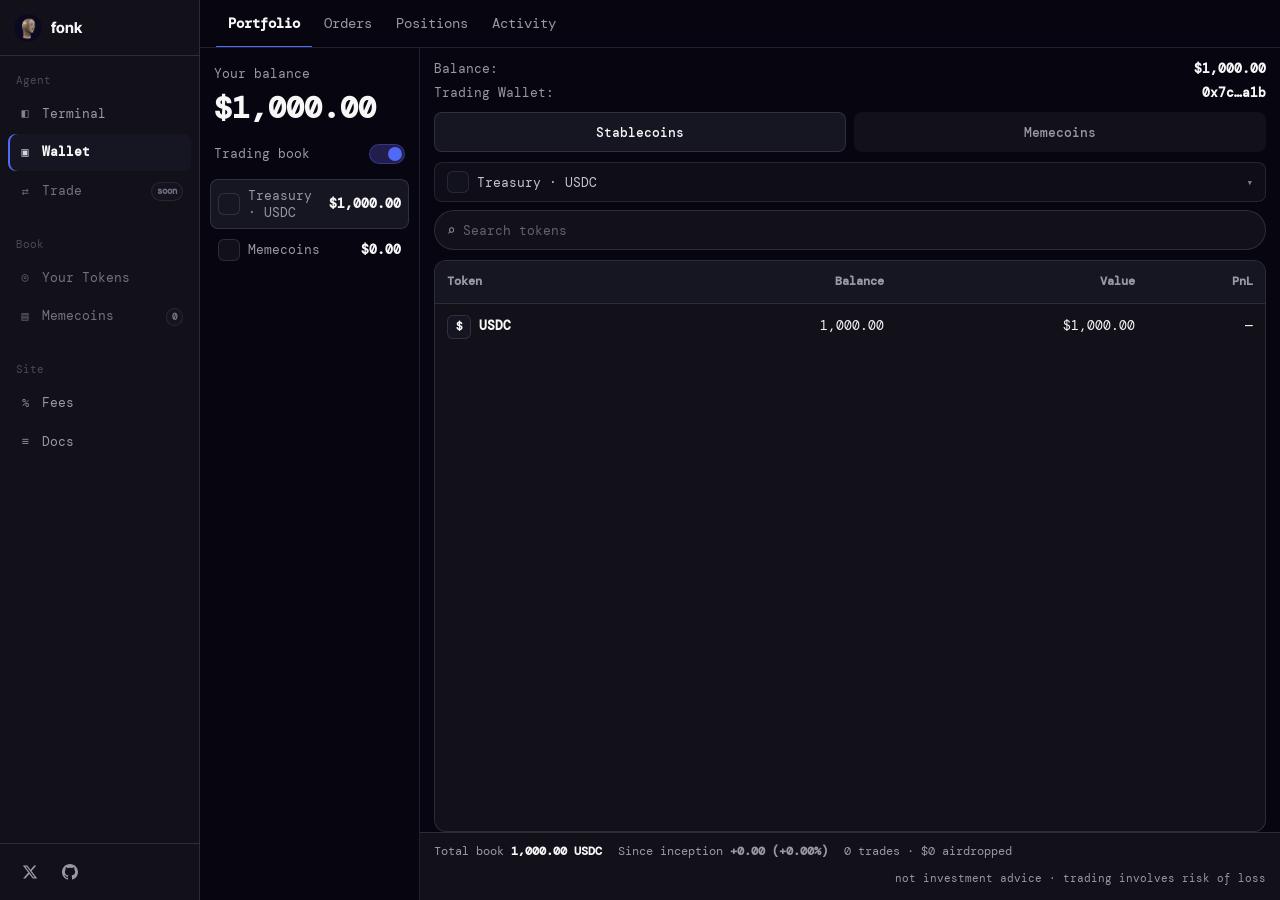
==== index.html @ 02cbf5a6 "Ship fonk memecoin trading agent site. Dark fomo-inspired UI with simulated Solana memecoin book, Me" ====
<!DOCTYPE html>
<html lang="en">
<head>
<meta charset="UTF-8" />
<meta name="viewport" content="width=device-width, initial-scale=1.0" />
<title>fonk — wallet</title>
<meta name="description" content="fonk memecoin trading book · live treasury · 1,000 USDC" />
<link rel="icon" href="assets/fonk-logo.png?v=meme" />
<link rel="stylesheet" href="styles.css?v=fonk5" />
</head>
<body class="wallet-page">
  <div class="bk-app wallet-full" id="wallet">
    <div class="bk-shell">
      <!-- left nav sidebar -->
      <nav class="bk-sidebar" aria-label="App navigation">
        <div class="bk-sidebar-head">
          <a class="bk-brand" href="index.html">
            <img src="assets/fonk-logo.png?v=meme" alt="fonk" />
            <span>fonk</span>
          </a>
        </div>
        <div class="bk-nav-group">
          <div class="bk-nav-label">Agent</div>
          <a class="bk-nav-item" href="terminal.html"><span class="bk-ic">◧</span> Terminal</a>
          <span class="bk-nav-item active"><span class="bk-ic">▣</span> Wallet</span>
          <span class="bk-nav-item muted"><span class="bk-ic">⇄</span> Trade <em class="bk-tag">soon</em></span>
        </div>
        <div class="bk-nav-group">
          <div class="bk-nav-label">Book</div>
          <span class="bk-nav-item muted"><span class="bk-ic">◎</span> Your Tokens</span>
          <span class="bk-nav-item muted"><span class="bk-ic">▤</span> Memecoins <em class="bk-tag warn" id="navEqCount">0</em></span>
        </div>
        <div class="bk-nav-group">
          <div class="bk-nav-label">Site</div>
          <a class="bk-nav-item" href="fees.html"><span class="bk-ic">%</span> Fees</a>
          <a class="bk-nav-item" href="docs.html"><span class="bk-ic">≡</span> Docs</a>
        </div>
        <div class="bk-sidebar-foot">
          <span class="badge-pre bk-hidden" id="phaseBadge" hidden aria-live="polite"></span>
          <div class="bk-social">
            <a class="bk-social-link" href="https://x.com/0xVexei" target="_blank" rel="noopener noreferrer" aria-label="X (Twitter)">
              <svg viewBox="0 0 24 24" width="16" height="16" fill="currentColor" aria-hidden="true"><path d="M18.244 2.25h3.308l-7.227 8.26 8.502 11.24H16.17l-5.214-6.817L4.99 21.75H1.68l7.73-8.835L1.254 2.25H8.08l4.713 6.231zm-1.161 17.52h1.833L7.084 4.126H5.117z"/></svg>
            </a>
            <a class="bk-social-link" href="https://github.com/0xvaxei" target="_blank" rel="noopener noreferrer" aria-label="GitHub">
              <svg viewBox="0 0 24 24" width="16" height="16" fill="currentColor" aria-hidden="true"><path d="M12 0c-6.626 0-12 5.373-12 12 0 5.302 3.438 9.8 8.207 11.387.599.111.793-.261.793-.577v-2.234c-3.338.726-4.033-1.416-4.033-1.416-.546-1.387-1.333-1.756-1.333-1.756-1.089-.745.083-.729.083-.729 1.205.084 1.839 1.237 1.839 1.237 1.07 1.834 2.807 1.304 3.492.997.107-.775.418-1.305.762-1.604-2.665-.305-5.467-1.334-5.467-5.931 0-1.311.469-2.381 1.236-3.221-.124-.303-.535-1.524.117-3.176 0 0 1.008-.322 3.301 1.23.957-.266 1.983-.399 3.003-.404 1.02.005 2.047.138 3.006.404 2.291-1.552 3.297-1.23 3.297-1.23.653 1.653.242 2.874.118 3.176.77.84 1.235 1.911 1.235 3.221 0 4.609-2.807 5.624-5.479 5.921.43.372.823 1.102.823 2.222v3.293c0 .319.192.694.801.576 4.765-1.589 8.199-6.086 8.199-11.386 0-6.627-5.373-12-12-12z"/></svg>
            </a>
          </div>
        </div>
      </nav>

      <!-- main wallet area -->
      <div class="bk-main">
        <div class="bk-top-tabs" role="tablist">
          <button type="button" class="bk-top-tab active" role="tab" data-tab="portfolio" aria-selected="true">Portfolio</button>
          <button type="button" class="bk-top-tab" role="tab" data-tab="orders" aria-selected="false">Orders</button>
          <button type="button" class="bk-top-tab" role="tab" data-tab="positions" aria-selected="false">Positions</button>
          <button type="button" class="bk-top-tab" role="tab" data-tab="activity" aria-selected="false">Activity</button>
        </div>

        <!-- Portfolio -->
        <div class="bk-main-pane active" id="pane-portfolio" role="tabpanel">
          <div class="bk-wallet-body">
            <aside class="bk-aside">
              <div class="bk-aside-balance">
                <p class="bk-lbl">Your balance</p>
                <p class="bk-balance-lg" id="bkBalanceLg">$1,000.00</p>
              </div>

              <div class="bk-mode-row">
                <span class="bk-mode-lbl">Trading book</span>
                <span class="bk-toggle" aria-hidden="true"><i></i></span>
              </div>

              <div class="bk-venues" id="bkVenues">
                <button type="button" class="bk-venue active">
                  <span class="bk-venue-id"><span class="bk-venue-dot usdc"></span> Treasury · USDC</span>
                  <span class="bk-venue-val" id="venueUsdc">$1,000.00</span>
                </button>
                <button type="button" class="bk-venue">
                  <span class="bk-venue-id"><span class="bk-venue-dot eq"></span> Memecoins</span>
                  <span class="bk-venue-val" id="venueEq">$0.00</span>
                </button>
              </div>
            </aside>

            <div class="bk-panel">
              <div class="bk-panel-meta">
                <div class="bk-meta-row">
                  <span class="bk-meta-k">Balance:</span>
                  <span class="bk-meta-v" id="pfUsd">$1,000.00</span>
                </div>
                <div class="bk-meta-row">
                  <span class="bk-meta-k">Trading Wallet:</span>
                  <span class="bk-meta-v mono" id="walletAddr">0x7c…a1b</span>
                </div>
              </div>

              <div class="bk-sub-tabs">
                <button type="button" class="bk-sub-tab active" data-subtab="tokens">Stablecoins</button>
                <button type="button" class="bk-sub-tab" data-subtab="memecoins">Memecoins</button>
              </div>

              <div class="bk-panel-toolbar">
                <button type="button" class="bk-chain-sel" disabled>
                  <span class="bk-venue-dot usdc"></span>
                  <span>Treasury · USDC</span>
                  <span class="bk-chev">▾</span>
                </button>
              </div>

              <div class="bk-tab-pane active" id="pane-tokens">
                <div class="bk-search">
                  <span class="bk-search-ic" aria-hidden="true">⌕</span>
                  <input type="search" placeholder="Search tokens" disabled aria-label="Search tokens" />
                </div>
                <div class="bk-table-wrap">
                  <table class="bk-table">
                    <thead>
                      <tr>
                        <th>Token</th>
                        <th class="num">Balance</th>
                        <th class="num">Value</th>
                        <th class="num">PnL</th>
                      </tr>
                    </thead>
                    <tbody id="holdings"></tbody>
                  </table>
                </div>
              </div>

              <div class="bk-tab-pane" id="pane-memecoins">
                <div class="bk-search">
                  <span class="bk-search-ic" aria-hidden="true">⌕</span>
                  <input type="search" placeholder="Search memecoins" disabled aria-label="Search memecoins" />
                </div>
                <div class="bk-empty" id="eqEmpty">
                  <span class="bk-empty-ic">▤</span>
                  <p>No memecoin positions yet</p>
                  <span class="bk-empty-sub">fonk is warming up · <span id="eqCount">0</span> open</span>
                </div>
                <div class="bk-table-wrap bk-hidden" id="eqTableWrap">
                  <table class="bk-table">
                    <thead>
                      <tr>
                        <th>Token</th>
                        <th class="num">Qty</th>
                        <th class="num">Avg Entry</th>
                        <th class="num">Last</th>
                        <th class="num">Value</th>
                        <th class="num">PnL</th>
                      </tr>
                    </thead>
                    <tbody id="eqHoldings"></tbody>
                  </table>
                </div>
              </div>

              <div class="bk-panel-foot">
                <span class="bk-foot-item">Total book <strong id="pfVal">1,000.00 USDC</strong></span>
                <span class="bk-foot-item">Since inception <strong class="chg" id="pfChg">0.00 (0.00%)</strong></span>
                <span class="bk-foot-item muted"><span id="tradeCount">0</span> trades · $0 airdropped</span>
                <span class="bk-foot-item muted bk-disclaimer">not investment advice · trading involves risk of loss</span>
              </div>
            </div>
          </div>
        </div>

        <!-- Orders -->
        <div class="bk-main-pane" id="pane-orders" role="tabpanel" hidden>
          <div class="bk-explorer">
            <div class="bk-explorer-head">
              <h2 class="bk-explorer-title">Order flow</h2>
              <span class="bk-explorer-meta" id="ordersMeta">0 orders</span>
            </div>
            <div class="bk-explorer-toolbar">
              <div class="bk-search bk-search-sm">
                <span class="bk-search-ic" aria-hidden="true">⌕</span>
                <input type="search" id="ordersFilter" placeholder="Filter orders…" aria-label="Filter orders" />
              </div>
            </div>
            <div class="bk-explorer-body">
              <div class="bk-empty bk-explorer-empty" id="ordersEmpty">
                <span class="bk-empty-ic">◫</span>
                <p>No orders yet</p>
                <span class="bk-empty-sub">fonk is warming up — first trades appear shortly</span>
              </div>
              <div class="bk-table-wrap bk-explorer-table bk-hidden" id="ordersTableWrap">
                <table class="bk-table bk-explorer-grid">
                  <thead>
                    <tr>
                      <th>Time</th>
                      <th>Side</th>
                      <th>Token</th>
                      <th class="num">Qty</th>
                      <th class="num">Price</th>
                      <th class="num">Notional</th>
                      <th>Status</th>
                    </tr>
                  </thead>
                  <tbody id="ordersBody"></tbody>
                </table>
              </div>
            </div>
          </div>
        </div>

        <!-- Positions -->
        <div class="bk-main-pane" id="pane-positions" role="tabpanel" hidden>
          <div class="bk-explorer">
            <div class="bk-explorer-head">
              <h2 class="bk-explorer-title">Open positions</h2>
              <span class="bk-explorer-meta" id="positionsMeta">0 open · $0.00 deployed</span>
            </div>
            <div class="bk-explorer-toolbar">
              <div class="bk-search bk-search-sm">
                <span class="bk-search-ic" aria-hidden="true">⌕</span>
                <input type="search" id="positionsFilter" placeholder="Filter positions…" aria-label="Filter positions" />
              </div>
            </div>
            <div class="bk-explorer-body">
              <div class="bk-empty bk-explorer-empty" id="positionsEmpty">
                <span class="bk-empty-ic">▤</span>
                <p>No open memecoin positions</p>
                <span class="bk-empty-sub">Positions appear here as fonk starts buying</span>
              </div>
              <div class="bk-table-wrap bk-explorer-table bk-hidden" id="positionsTableWrap">
                <table class="bk-table bk-explorer-grid">
                  <thead>
                    <tr>
                      <th>Token</th>
                      <th class="num">Qty</th>
                      <th class="num">Avg Entry</th>
                      <th class="num">Last</th>
                      <th class="num">Unrealized PnL</th>
                      <th class="num">Allocation</th>
                    </tr>
                  </thead>
                  <tbody id="positionsBody"></tbody>
                </table>
              </div>
            </div>
          </div>
        </div>

        <!-- Activity -->
        <div class="bk-main-pane" id="pane-activity" role="tabpanel" hidden>
          <div class="bk-explorer">
            <div class="bk-explorer-head">
              <h2 class="bk-explorer-title">Activity log</h2>
              <span class="bk-explorer-meta" id="activityMeta">0 events</span>
            </div>
            <div class="bk-explorer-toolbar">
              <div class="bk-search bk-search-sm">
                <span class="bk-search-ic" aria-hidden="true">⌕</span>
                <input type="search" id="activityFilter" placeholder="Filter activity…" aria-label="Filter activity" />
              </div>
            </div>
            <div class="bk-explorer-body">
              <div class="bk-empty bk-explorer-empty" id="activityEmpty">
                <span class="bk-empty-ic">≡</span>
                <p>No activity yet</p>
                <span class="bk-empty-sub">Order fills, position changes, and fees will log here</span>
              </div>
              <div class="bk-activity-list bk-hidden" id="activityList"></div>
            </div>
          </div>
        </div>
      </div>
    </div>
  </div>

  <script src="app.js"></script>
</body>
</html>
---- styles.css ----
/* ============================================================
   fonk — fomo-inspired dark trading theme
   Deep navy/purple surfaces, blue accent, neon green/red PnL
   ============================================================ */
@import url('https://fonts.googleapis.com/css2?family=Inter+Tight:wght@500;600;700;800&family=DM+Mono:wght@400;500&display=swap');

:root{
  /* fomo.family palette */
  --bg:#060510;
  --panel:#12111a;
  --panel-2:#161522;
  --inset:#0c0b14;
  --text:#f7f7f7;
  --text-2:#9899a3;
  --muted:#9899a3;
  --muted-dim:#474b52;
  --line:rgba(203,208,235,.14);
  --line-2:rgba(203,208,235,.08);
  --acc:#516af6;
  --acc-soft:#516af629;
  --acc-2:#221d4b;
  --green:#21c95e;
  --green-soft:#21c95e33;
  --red:#ff622e;
  --red-soft:#ff622e33;
  --warn:#ffc74f;

  /* legacy aliases so existing markup keeps resolving */
  --cream:var(--bg);
  --cream-2:var(--panel-2);
  --ink:var(--text);
  --ink-2:var(--text-2);
  --card:var(--panel);
  --purple:var(--acc);
  --lime:var(--green);
  --pink:var(--acc);
  --sky:var(--text-2);
  --yellow:var(--warn);

  --radius:14px;
  --radius-lg:18px;
  --shadow:0 1px 2px rgba(0,0,0,.35),0 8px 24px rgba(0,0,0,.45);
  --shadow-lg:0 1px 2px rgba(0,0,0,.4),0 16px 40px rgba(0,0,0,.55);
  --disp:"Inter Tight",system-ui,sans-serif;
  --body:"DM Mono",ui-monospace,Consolas,monospace;
  --mono:"DM Mono",ui-monospace,Consolas,monospace;
  --wrap:1180px;
}
*{box-sizing:border-box;margin:0;padding:0}
html{scroll-behavior:smooth}
body{
  font-family:var(--body);
  background:var(--bg);
  color:var(--text);
  line-height:1.6;
  -webkit-font-smoothing:antialiased;
  background-image:
    linear-gradient(rgba(203,208,235,.04) 1px,transparent 1px),
    linear-gradient(90deg,rgba(203,208,235,.04) 1px,transparent 1px);
  background-size:38px 38px;
}

/* ---------- wallet-only landing page ---------- */
body.wallet-page{
  height:100vh;
  height:100dvh;
  overflow:hidden;
  display:flex;
  flex-direction:column;
  background:var(--panel);
  background-image:none;
}
.bk-app.wallet-full{
  flex:1;
  min-height:0;
  max-height:none;
  height:100%;
  border:none;
  border-radius:0;
  box-shadow:none;
}
.bk-disclaimer{margin-left:auto;font-size:10.5px!important}
a{color:inherit;text-decoration:none}
img{display:block}
h1,h2,h3,h4,h5{font-family:var(--disp);line-height:1.08;letter-spacing:-.01em;color:var(--text)}
.mono{font-family:var(--mono)}
.g{color:var(--green)}.r{color:var(--red)}
.wrap{max-width:var(--wrap);margin:0 auto;padding:0 24px}

/* ---------- buttons ---------- */
.btn{display:inline-flex;align-items:center;gap:8px;font-family:var(--mono);font-weight:500;font-size:14px;
  padding:11px 18px;border-radius:10px;border:1px solid var(--line);cursor:pointer;transition:.15s;white-space:nowrap;
  background:transparent;color:var(--text)}
.btn:hover{border-color:var(--text-2)}
.btn.primary{background:var(--acc);border-color:var(--acc);color:#fff;font-weight:500}
.btn.primary:hover{background:#6b80f8;border-color:#6b80f8;transform:translateY(-1px)}
.btn.lime{background:transparent;border-color:var(--line);color:var(--text)}
.btn.lime:hover{background:var(--panel-2);border-color:var(--text-2)}
.btn.ghost{background:transparent;border-color:var(--line);color:var(--text)}
.btn.ghost:hover{border-color:var(--text-2)}
.btn.dark{background:var(--panel-2);border-color:var(--line);color:var(--text)}
.btn.dark:hover{border-color:var(--text-2)}
.btn.sm{padding:8px 14px;font-size:13px}
.btn.block{width:100%;justify-content:center}

/* ---------- top ticker ---------- */
.topbar{background:var(--panel);color:var(--text-2);font-family:var(--mono);font-size:12px;overflow:hidden;white-space:nowrap;border-bottom:1px solid var(--line)}
.topbar .track{display:inline-flex;gap:38px;padding:7px 0;animation:ticker 34s linear infinite}
.topbar .track span{display:inline-flex;gap:8px;align-items:center}
.topbar b{color:var(--text)}
@keyframes ticker{to{transform:translateX(-50%)}}

/* ---------- nav ---------- */
.nav{position:sticky;top:0;z-index:50;background:rgba(6,5,16,.88);backdrop-filter:blur(12px);border-bottom:1px solid var(--line)}
.nav-in{display:flex;align-items:center;gap:22px;height:64px;max-width:var(--wrap);margin:0 auto;padding:0 24px}
.brand{display:flex;align-items:center;gap:10px;font-family:var(--disp);font-weight:800;font-size:21px;color:var(--text)}
.brand img{width:34px;height:34px;object-fit:cover;border-radius:50%;background:var(--acc-2)}
.brand .beta{font-family:var(--mono);font-size:10px;font-weight:400;background:var(--panel-2);color:var(--text-2);border:1px solid var(--line);padding:2px 6px;border-radius:6px;letter-spacing:0}
.nav-links{display:flex;gap:4px;margin-left:14px}
.nav-links a{font-family:var(--mono);font-weight:400;font-size:14px;color:var(--text-2);padding:7px 12px;border-radius:8px}
.nav-links a:hover,.nav-links a.active{background:var(--panel-2);color:var(--text)}
.nav-links a.active{color:var(--text);font-weight:600}
.nav-actions{display:flex;gap:10px;margin-left:auto;align-items:center}

/* ---------- window chrome helper ---------- */
.dot3{width:11px;height:11px;border-radius:50%}
.dot3.r{background:#ff5f57}.dot3.y{background:#febc2e}.dot3.g{background:#28c840}

/* ---------- hero ---------- */
.hero{position:relative;overflow:hidden}
.hero-in{max-width:var(--wrap);margin:0 auto;padding:60px 24px 40px;display:grid;grid-template-columns:1fr 1.05fr;gap:44px;align-items:center}
.hero-in-bk{grid-template-columns:minmax(280px,.85fr) minmax(0,1.35fr);align-items:start}
.eyebrow{display:inline-flex;align-items:center;gap:8px;font-family:var(--mono);font-size:12px;color:var(--text-2);
  background:var(--panel);border:1px solid var(--line);padding:6px 12px;border-radius:999px;margin-bottom:20px}
.eyebrow .dot{width:7px;height:7px;border-radius:50%;background:var(--acc);box-shadow:0 0 0 3px rgba(81,106,246,.2);animation:blip 1.6s infinite}
@keyframes blip{50%{opacity:.4}}
.hero h1{font-size:clamp(38px,5.4vw,64px);font-weight:800}
.hero h1 .u{color:var(--text);text-decoration:underline;text-decoration-thickness:2px;text-underline-offset:4px}
.hero .lead{font-size:17px;color:var(--text-2);max-width:520px;margin:20px 0 28px;font-family:var(--mono)}
.hero .lead strong{color:var(--text);font-weight:500}
.hero-cta{display:flex;gap:12px;flex-wrap:wrap}
.hero-badges{display:flex;gap:26px;margin-top:30px;flex-wrap:wrap}
.hero-badges div{font-size:12.5px;color:var(--muted);font-family:var(--mono)}
.hero-badges b{font-family:var(--mono);display:block;font-size:19px;color:var(--text);font-weight:500}
.hero-glow{position:absolute;width:520px;height:520px;border-radius:50%;filter:blur(90px);opacity:.08;z-index:-1}
.hero-glow.p{background:#d4d4d4;top:-180px;right:16%}
.hero-glow.l{background:#e5e5e5;bottom:-220px;left:-80px}

/* ---------- terminal / trading dashboard panel ---------- */
.terminal{background:var(--inset);border:1px solid var(--line);border-radius:var(--radius-lg);box-shadow:var(--shadow-lg);overflow:hidden;color:var(--text);position:relative}
.term-bar{display:flex;align-items:center;gap:8px;padding:12px 16px;background:var(--panel);border-bottom:1px solid var(--line)}
.term-title{font-family:var(--mono);font-size:12px;color:var(--muted);margin-left:8px}
.term-body{padding:18px}
.pf{display:flex;justify-content:space-between;align-items:flex-end;flex-wrap:wrap;gap:12px}
.pf .label{font-family:var(--mono);font-size:11px;color:var(--muted);text-transform:uppercase;letter-spacing:.08em}
.pf .val{font-family:var(--mono);font-size:32px;font-weight:500;line-height:1}
.pf .chg{font-family:var(--mono);font-size:14px;color:var(--muted)}
.pf .chg.g{color:var(--green)}.pf .chg.r{color:var(--red)}
.spark{margin:16px 0;height:96px;width:100%}
.spark svg{width:100%;height:100%;overflow:visible}
.term-grid{display:grid;grid-template-columns:1fr 1fr;gap:14px;margin-top:4px}
.tpanel{background:var(--panel);border:1px solid var(--line);border-radius:12px;padding:12px}
.tpanel h5{font-family:var(--mono);font-size:10.5px;color:var(--muted);text-transform:uppercase;letter-spacing:.08em;margin-bottom:10px;font-weight:400}
.poslist{list-style:none;font-family:var(--mono);font-size:12.5px}
.poslist li{display:flex;justify-content:space-between;padding:5px 0;border-bottom:1px solid var(--line-2)}
.poslist li:last-child{border:none}
.poslist .tk{color:var(--text)}.poslist .px{color:var(--muted)}
.poslist .empty{color:var(--muted);padding:8px 0;border:none}
.feed{font-family:var(--mono);font-size:11.5px;height:118px;overflow:hidden;line-height:1.85}
.feed .l{opacity:0;animation:fin .3s forwards}
.feed .t{color:var(--muted)}.feed .buy{color:var(--green)}.feed .sell{color:var(--red)}.feed .info{color:var(--text-2)}.feed .drop{color:var(--muted)}
@keyframes fin{to{opacity:1}}

/* ---------- Bankr-style wallet terminal (landing hero) ---------- */
.hero-copy{align-self:center}
.badge-pre{font-family:var(--mono);font-size:10.5px;letter-spacing:.06em;color:var(--text-2);background:var(--panel-2);border:1px solid var(--line);padding:3px 8px;border-radius:999px}
.badge-pre.live{color:var(--green);background:var(--green-soft);border-color:rgba(33,201,94,.35)}

.bk-app{background:var(--bg);border:1px solid var(--line);border-radius:16px;box-shadow:var(--shadow-lg);overflow:hidden;min-height:min(72vh,560px);max-height:620px;display:flex;flex-direction:column}
.bk-app:not(.wallet-full){min-height:min(72vh,560px);max-height:620px}
.bk-shell{display:flex;flex:1;min-height:0}

/* sidebar */
.bk-sidebar{width:200px;flex-shrink:0;background:var(--panel);border-right:1px solid var(--line);display:flex;flex-direction:column;min-height:0}
.bk-sidebar-head{display:flex;align-items:center;height:56px;padding:0 14px;border-bottom:1px solid var(--line);flex-shrink:0}
.bk-brand{display:flex;align-items:center;gap:9px;font-family:var(--disp);font-weight:700;font-size:15px;color:var(--text)}
.bk-brand img{width:28px;height:28px;object-fit:cover;border-radius:50%;background:var(--acc-2)}
.bk-nav-group{padding:10px 8px;display:flex;flex-direction:column;gap:2px}
.bk-nav-label{font-family:var(--mono);font-size:11px;color:var(--muted-dim);padding:6px 8px 4px;text-transform:capitalize}
.bk-nav-item{display:flex;align-items:center;gap:8px;padding:8px;border-radius:8px;font-family:var(--mono);font-size:13px;color:var(--text-2);cursor:default;transition:.12s}
a.bk-nav-item{cursor:pointer}
a.bk-nav-item:hover{background:var(--panel-2);color:var(--text)}
.bk-nav-item.active{background:var(--panel-2);color:var(--text);font-weight:600;box-shadow:inset 2px 0 0 var(--acc)}
.bk-nav-item.muted{opacity:.72}
.bk-ic{width:18px;text-align:center;font-size:12px;flex-shrink:0;opacity:.85}
.bk-tag{font-style:normal;font-size:9px;font-weight:600;padding:1px 5px;border-radius:999px;background:var(--panel-2);color:var(--muted);border:1px solid var(--line);margin-left:auto}
.bk-tag.warn{background:var(--panel-2);color:var(--muted);border-color:var(--line)}
.bk-sidebar-foot{margin-top:auto;padding:12px 14px;border-top:1px solid var(--line);display:flex;flex-direction:column;gap:8px}
.bk-social{display:flex;align-items:center;gap:8px}
.bk-social-link{display:flex;align-items:center;justify-content:center;width:32px;height:32px;border-radius:8px;color:var(--muted);border:1px solid transparent;transition:color .15s,background .15s,border-color .15s}
.bk-social-link:hover{color:var(--text);background:var(--panel-2);border-color:var(--line)}
.bk-social-link svg{width:16px;height:16px;display:block}
.nav-social{display:flex;align-items:center;gap:4px;margin-right:6px}
.nav-social a{display:flex;align-items:center;justify-content:center;width:34px;height:34px;border-radius:8px;color:var(--muted);transition:color .15s,background .15s}
.nav-social a:hover{color:var(--text);background:var(--panel-2)}
.nav-social svg{width:17px;height:17px;display:block}

/* main wallet column */
.bk-main{flex:1;display:flex;flex-direction:column;min-width:0;min-height:0;background:var(--bg)}
.bk-top-tabs{display:flex;gap:0;border-bottom:1px solid var(--line);padding:0 16px;flex-shrink:0;overflow-x:auto}
.bk-top-tab{font-family:var(--mono);font-size:14px;color:var(--muted);padding:14px 12px;border-bottom:2px solid transparent;margin-bottom:-1px;white-space:nowrap;cursor:pointer;background:none;border-top:none;border-left:none;border-right:none;transition:color .15s,border-color .15s}
.bk-top-tab:hover{color:var(--text-2)}
.bk-top-tab.active{color:var(--text);border-bottom-color:var(--acc);font-weight:600}

.bk-main-pane{display:none;flex:1;flex-direction:column;min-height:0;overflow:hidden;animation:bkFadeIn .2s ease}
.bk-main-pane.active{display:flex}
@keyframes bkFadeIn{from{opacity:0;transform:translateY(4px)}to{opacity:1;transform:none}}
.bk-hidden{display:none!important}

.bk-wallet-body{display:flex;flex:1;min-height:0;overflow:hidden}

/* left balance aside (Bankr 356px panel) */
.bk-aside{width:min(38%,220px);flex-shrink:0;border-right:1px solid var(--line);display:flex;flex-direction:column;overflow-y:auto;background:var(--bg)}
.bk-aside-balance{padding:16px 14px 10px}
.bk-lbl{font-family:var(--mono);font-size:13px;color:var(--muted);font-weight:400}
.bk-balance-lg{font-family:var(--mono);font-size:clamp(24px,3vw,30px);font-weight:600;line-height:1.1;color:var(--text);margin-top:6px}
.bk-mode-row{display:flex;align-items:center;justify-content:space-between;padding:10px 14px;gap:8px}
.bk-mode-lbl{font-family:var(--mono);font-size:13px;color:var(--text-2)}
.bk-toggle{width:36px;height:20px;border-radius:999px;background:var(--acc-2);border:1px solid rgba(81,106,246,.35);padding:2px;flex-shrink:0}
.bk-toggle i{display:block;width:14px;height:14px;border-radius:50%;background:var(--acc);box-shadow:none;margin-left:auto}

.bk-venues{padding:4px 10px 8px;display:flex;flex-direction:column;gap:2px}
.bk-venue{display:flex;align-items:center;justify-content:space-between;gap:8px;width:100%;padding:8px;border-radius:8px;border:none;background:transparent;color:inherit;font-family:var(--mono);font-size:13px;text-align:left;cursor:default}
.bk-venue:hover{background:var(--panel-2)}
.bk-venue.active{background:var(--panel-2);box-shadow:inset 0 0 0 1px var(--line)}
.bk-venue-id{display:flex;align-items:center;gap:8px;color:var(--text-2);min-width:0}
.bk-venue-val{font-weight:600;color:var(--text);white-space:nowrap}
.bk-venue-val.muted{font-weight:500;color:var(--muted);font-size:12px}
.bk-venue-dot{width:22px;height:22px;border-radius:6px;flex-shrink:0;display:grid;place-items:center;font-size:10px;font-weight:700}
.bk-venue-dot.usdc{background:var(--panel-2);border:1px solid var(--line);color:var(--text)}
.bk-venue-dot.eq{background:var(--panel);border:1px solid var(--line);color:var(--muted)}

.bk-actions{padding:10px 14px 14px;margin-top:auto;display:flex;flex-direction:column;gap:8px}
.bk-act{display:flex;align-items:center;justify-content:center;gap:6px;height:40px;border-radius:8px;border:1px solid var(--line);background:var(--panel);color:var(--text);font-family:var(--mono);font-size:13px;font-weight:500;cursor:not-allowed;opacity:.55}
.bk-act.primary{background:var(--acc);border-color:var(--acc);color:#fff;opacity:.45}
.bk-act-row{display:flex;gap:8px}
.bk-act-row .bk-act{flex:1}

/* right token panel */
.bk-panel{flex:1;display:flex;flex-direction:column;min-width:0;min-height:0;overflow:hidden}
.bk-panel-meta{padding:12px 14px 0;display:flex;flex-direction:column;gap:6px;flex-shrink:0}
.bk-meta-row{display:flex;align-items:center;justify-content:space-between;gap:10px;font-family:var(--mono);font-size:13px;line-height:1.4}
.bk-meta-k{color:var(--muted);font-weight:400}
.bk-meta-v{color:var(--text);font-weight:600}

.bk-sub-tabs{display:flex;gap:8px;padding:10px 14px 0;flex-shrink:0}
.bk-sub-tab{flex:1;height:40px;border-radius:8px;border:none;background:var(--panel);color:var(--text-2);font-family:var(--mono);font-size:13px;font-weight:500;cursor:pointer;transition:.12s}
.bk-sub-tab:hover{background:var(--panel-2);color:var(--text)}
.bk-sub-tab.active{background:var(--panel-2);color:var(--text);box-shadow:inset 0 0 0 1px var(--line)}

.bk-panel-toolbar{padding:10px 14px 0;flex-shrink:0}
.bk-chain-sel{display:flex;align-items:center;gap:8px;width:100%;height:40px;padding:0 12px;border-radius:8px;border:1px solid var(--line);background:var(--panel);color:var(--text);font-family:var(--mono);font-size:13px;cursor:not-allowed;opacity:.8}
.bk-chev{margin-left:auto;color:var(--muted);font-size:11px}

.bk-tab-pane{display:none;flex:1;flex-direction:column;min-height:0;overflow:hidden;padding-top:8px}
.bk-tab-pane.active{display:flex}

.bk-search{margin:0 14px;display:flex;align-items:center;gap:8px;height:40px;padding:0 12px;border-radius:999px;border:1px solid var(--line);background:var(--panel);flex-shrink:0}
.bk-search-ic{color:var(--muted);font-size:14px}
.bk-search input{flex:1;border:none;background:transparent;outline:none;color:var(--text);font-family:var(--mono);font-size:13px}
.bk-search input::placeholder{color:var(--muted)}
.bk-search input:disabled{opacity:.6;cursor:not-allowed}

.bk-table-wrap{margin:10px 14px 0;border:1px solid var(--line);border-radius:12px;overflow:auto;flex:1;min-height:0;background:var(--panel)}
.bk-table{width:100%;min-width:480px;border-collapse:collapse;font-family:var(--mono);font-size:13px}
.bk-table thead{background:var(--panel-2)}
.bk-table th{padding:11px 12px;font-size:12px;font-weight:600;color:var(--text-2);text-align:left;border-bottom:1px solid var(--line)}
.bk-table th.num{text-align:right}
.bk-table td{padding:11px 12px;border-top:1px solid var(--line-2);vertical-align:middle;color:var(--text)}
.bk-table td.num{text-align:right;font-variant-numeric:tabular-nums}
.bk-table tbody tr{transition:background .12s}
.bk-table tbody tr:hover{background:var(--panel-2)}
.bk-tok{display:flex;align-items:center;gap:8px;min-width:0}
.bk-tok-ic{width:24px;height:24px;border-radius:6px;display:grid;place-items:center;font-size:11px;font-weight:700;background:var(--panel-2);border:1px solid var(--line);color:var(--text);flex-shrink:0}
.bk-tok-sym{font-weight:600;color:var(--text)}
.bk-tok-pnl{color:var(--muted)}
.bk-tok-act{display:inline-flex;align-items:center;gap:4px;padding:4px 8px;border-radius:6px;border:none;background:transparent;color:var(--muted);font-family:var(--mono);font-size:11px;cursor:not-allowed;opacity:.55}

.bk-empty{flex:1;display:flex;flex-direction:column;align-items:center;justify-content:center;gap:8px;padding:32px 20px;margin:10px 14px;border:1px dashed var(--line);border-radius:12px;text-align:center}
.bk-empty-ic{font-size:22px;color:var(--line)}
.bk-empty p{font-family:var(--mono);font-size:14px;color:var(--text-2);margin:0}
.bk-empty-sub{font-family:var(--mono);font-size:12px;color:var(--muted)}

.bk-panel-foot{display:flex;flex-wrap:wrap;gap:10px 16px;padding:10px 14px 12px;border-top:1px solid var(--line);flex-shrink:0;background:var(--panel)}
.bk-foot-item{font-family:var(--mono);font-size:11.5px;color:var(--text-2)}
.bk-foot-item strong{color:var(--text);font-weight:600}
.bk-foot-item.muted{color:var(--muted)}
.bk-foot-item .chg{color:var(--text-2)}
.bk-foot-item .chg.g{color:var(--green)}.bk-foot-item .chg.r{color:var(--red)}

/* explorer panels (Orders · Positions · Activity) */
.bk-explorer{flex:1;display:flex;flex-direction:column;min-height:0;overflow:hidden;padding:0 16px 12px}
.bk-explorer-head{display:flex;align-items:baseline;justify-content:space-between;gap:12px;padding:14px 2px 8px;flex-shrink:0}
.bk-explorer-title{font-family:var(--mono);font-size:15px;font-weight:600;color:var(--text)}
.bk-explorer-meta{font-family:var(--mono);font-size:12px;color:var(--muted)}
.bk-explorer-toolbar{padding:0 0 8px;flex-shrink:0}
.bk-search-sm{max-width:280px;margin:0}
.bk-explorer-body{flex:1;min-height:0;display:flex;flex-direction:column;overflow:hidden}
.bk-explorer-empty{margin:0;flex:1;border-style:dashed}
.bk-explorer-table{margin:0;flex:1}
.bk-explorer-grid{min-width:640px}
.bk-side-buy{color:var(--green);font-weight:600}
.bk-side-sell{color:var(--red);font-weight:600}
.bk-status{font-size:12px;padding:2px 7px;border-radius:999px;background:var(--panel-2);border:1px solid var(--line);color:var(--text-2)}
.bk-status.filled{color:var(--green);background:var(--green-soft);border-color:rgba(33,201,94,.35)}
.bk-status.partial{color:var(--warn);background:var(--panel-2)}
.bk-table tbody tr.bk-row-new{animation:bkRowIn .35s ease}
@keyframes bkRowIn{from{opacity:0;background:var(--panel-2)}to{opacity:1;background:transparent}}
.bk-activity-list{flex:1;overflow-y:auto;border:1px solid var(--line);border-radius:12px;background:var(--panel);font-family:var(--mono);font-size:13px}
.bk-act-row-item{display:grid;grid-template-columns:72px 88px 1fr;gap:10px;padding:10px 14px;border-bottom:1px solid var(--line-2);align-items:start}
.bk-act-row-item:last-child{border-bottom:none}
.bk-act-row-item.bk-row-new{animation:bkRowIn .35s ease}
.bk-act-time{color:var(--muted);font-size:12px;font-variant-numeric:tabular-nums}
.bk-act-type{font-size:11px;font-weight:600;text-transform:uppercase;letter-spacing:.04em;padding-top:1px}
.bk-act-type.buy{color:var(--green)}.bk-act-type.sell{color:var(--red)}.bk-act-type.info{color:var(--muted)}.bk-act-type.fee{color:var(--warn)}
.bk-act-msg{color:var(--text-2);line-height:1.45}
.bk-act-msg strong{color:var(--text);font-weight:600}

/* ---------- section shells ---------- */
.section{padding:66px 0}
.section.tight{padding:48px 0}
.sec-head{text-align:center;max-width:680px;margin:0 auto 40px}
.sec-head .tag{font-family:var(--mono);font-size:12px;color:var(--muted);text-transform:lowercase;letter-spacing:.02em}
.sec-head .tag::before{content:"// "}
.sec-head h2{font-size:clamp(26px,3.4vw,40px);font-weight:800;margin:8px 0}
.sec-head p{color:var(--text-2);font-size:15.5px;font-family:var(--mono)}
.sec-head a{color:var(--text);text-decoration:underline;text-underline-offset:3px}

/* stats */
.stats{display:grid;grid-template-columns:repeat(4,1fr);gap:14px}
.stat{background:var(--panel);border:1px solid var(--line);border-radius:var(--radius);padding:20px;box-shadow:var(--shadow)}
.stat b{font-family:var(--mono);font-size:28px;font-weight:500;display:block}
.stat span{color:var(--muted);font-size:13px;font-family:var(--mono)}
.stat.accent{border-color:var(--text);background:var(--panel)}
.stat.accent b{color:var(--text)}

/* features */
.features{display:grid;grid-template-columns:repeat(3,1fr);gap:16px}
.feature{background:var(--panel);border:1px solid var(--line);border-radius:var(--radius-lg);padding:24px;box-shadow:var(--shadow);transition:.15s}
.feature:hover{transform:translateY(-3px);border-color:var(--text-2)}
.feature .ic{width:44px;height:44px;border-radius:11px;display:grid;place-items:center;font-size:20px;margin-bottom:16px;background:var(--panel-2);border:1px solid var(--line)}
.feature h3{font-size:19px;margin-bottom:8px}
.feature p{color:var(--text-2);font-size:14.5px;font-family:var(--mono)}

/* how it works */
.flowrow{display:grid;grid-template-columns:repeat(4,1fr);gap:14px}
.flowstep{position:relative;background:var(--panel);border:1px solid var(--line);border-radius:var(--radius);padding:22px;box-shadow:var(--shadow)}
.flowstep .n{font-family:var(--mono);font-size:13px;color:var(--muted)}
.flowstep h4{font-size:17px;margin:8px 0 6px}
.flowstep p{color:var(--text-2);font-size:14px;font-family:var(--mono)}
.flowstep .arr{position:absolute;right:-10px;top:50%;transform:translateY(-50%);z-index:2;color:var(--muted);font-size:18px}
.flowstep:last-child .arr{display:none}

/* CTA */
.cta{background:var(--panel);border:1px solid var(--line);border-radius:var(--radius-lg);padding:46px;text-align:center;position:relative;overflow:hidden}
.cta h2{font-size:clamp(24px,3.2vw,38px);font-weight:800}
.cta p{color:var(--text-2);margin:12px 0 24px;font-size:16px;font-family:var(--mono)}
.cta .btns{display:flex;gap:12px;justify-content:center;flex-wrap:wrap}
.cta .glow{position:absolute;width:300px;height:300px;border-radius:50%;background:#e5e5e5;filter:blur(90px);opacity:.35;top:-120px;right:-40px}

/* footer */
.foot{border-top:1px solid var(--line);margin-top:20px;padding:44px 0 32px}
.foot .brand{margin-bottom:12px}
.foot p.tiny{color:var(--muted);font-size:13px;max-width:280px;font-family:var(--mono)}
.foot h6{font-family:var(--mono);font-size:11px;text-transform:uppercase;letter-spacing:.08em;color:var(--muted);margin-bottom:12px;font-weight:400}
.foot ul{list-style:none}
.foot li{margin-bottom:8px}
.foot a{color:var(--text-2);font-size:14px;font-family:var(--mono)}
.foot a:hover{color:var(--text)}
.foot-in{display:grid;grid-template-columns:1.4fr repeat(3,1fr);gap:28px}
.foot-bottom{border-top:1px solid var(--line);margin-top:32px;padding-top:20px;text-align:center;color:var(--muted);font-size:12px;font-family:var(--mono)}
.foot.slim{margin-top:0;padding:28px 0}
.foot.slim .foot-bottom{border:none;margin:0;padding:0;display:flex;flex-direction:column;align-items:center;gap:12px}
.foot.slim .brand{font-size:19px}

/* ---------- page header (fees / docs) ---------- */
.page-hero{padding:52px 0 28px;border-bottom:1px solid var(--line)}
.page-hero .eyebrow{margin-bottom:16px}
.page-hero h1{font-size:clamp(30px,4.4vw,48px);font-weight:800}
.page-hero p{color:var(--text-2);font-size:16px;max-width:640px;margin-top:14px;font-family:var(--mono)}
.crumbs{font-family:var(--mono);font-size:12.5px;color:var(--muted);margin-bottom:18px}
.crumbs a:hover{color:var(--text)}

/* fee flow */
.feeflow{display:flex;align-items:stretch;gap:0;flex-wrap:wrap;justify-content:center}
.feeflow .node{flex:1;min-width:150px;background:var(--panel);border:1px solid var(--line);border-radius:var(--radius);padding:20px;text-align:center;box-shadow:var(--shadow)}
.feeflow .node .ic{font-size:24px}
.feeflow .node h4{font-size:15px;margin:8px 0 4px}
.feeflow .node p{font-size:12.5px;color:var(--muted);font-family:var(--mono)}
.feeflow .node.win{border-color:var(--text);background:var(--panel-2)}
.feeflow .node.win h4{color:var(--text)}
.feeflow .node.win p{color:var(--text-2)}
.feeflow .sep{display:grid;place-items:center;color:var(--muted);font-size:20px;padding:0 6px}

/* calculator */
.calc{display:grid;grid-template-columns:1fr 1fr;gap:0;background:var(--panel);border:1px solid var(--line);border-radius:var(--radius-lg);overflow:hidden;box-shadow:var(--shadow-lg)}
.calc .in{padding:28px;border-right:1px solid var(--line)}
.calc .out{padding:28px;background:var(--inset)}
.calc label{display:block;font-family:var(--mono);font-size:12px;color:var(--muted);text-transform:uppercase;letter-spacing:.05em;margin:18px 0 8px}
.calc .in label:first-child{margin-top:0}
.field{display:flex;align-items:center;border:1px solid var(--line);border-radius:10px;padding:0 14px;background:var(--inset)}
.field span{font-family:var(--mono);color:var(--muted)}
.field input{flex:1;border:none;background:transparent;font-family:var(--mono);font-size:19px;padding:13px 8px;color:var(--text);outline:none;width:100%}
.slider{width:100%;margin-top:6px;accent-color:var(--text)}
.calc .out h5{font-family:var(--mono);font-size:11px;color:var(--muted);text-transform:uppercase;letter-spacing:.08em;font-weight:400}
.calc .out .big{font-family:var(--mono);font-size:38px;font-weight:500;margin:6px 0 2px}
.calc .out .big.lime{color:var(--text)}
.orow{display:flex;justify-content:space-between;padding:12px 0;border-bottom:1px solid var(--line);font-family:var(--mono);font-size:14px}
.orow:last-child{border:none}
.orow span{color:var(--text-2)}

/* generic cards / tables */
.grid2{display:grid;grid-template-columns:1fr 1fr;gap:16px}
.grid3{display:grid;grid-template-columns:repeat(3,1fr);gap:16px}
.panel{background:var(--panel);border:1px solid var(--line);border-radius:var(--radius-lg);padding:24px;box-shadow:var(--shadow)}
.panel h3{font-size:20px;margin-bottom:10px;font-family:var(--mono);color:var(--text)}
.panel p{color:var(--text-2);font-family:var(--mono);font-size:14.5px}
.table{width:100%;border-collapse:collapse;background:var(--panel);border:1px solid var(--line);border-radius:var(--radius);overflow:hidden}
.table th,.table td{text-align:left;padding:13px 18px;font-size:14px;border-bottom:1px solid var(--line-2);font-family:var(--mono)}
.table th{font-size:11px;text-transform:uppercase;letter-spacing:.06em;color:var(--muted);background:var(--panel-2);font-weight:400}
.table tr:last-child td{border-bottom:none}

.callout{display:flex;gap:14px;background:var(--panel-2);border:1px solid var(--line);border-radius:12px;padding:18px 20px}
.callout .ic{font-size:20px}
.callout p{font-size:14px;color:var(--text-2);font-family:var(--mono)}
.callout b{color:var(--text)}

/* faq */
.faq{border:1px solid var(--line);border-radius:12px;overflow:hidden;background:var(--panel)}
.faq details{border-bottom:1px solid var(--line-2)}
.faq details:last-child{border:none}
.faq summary{cursor:pointer;padding:17px 22px;font-family:var(--mono);font-weight:500;font-size:15.5px;list-style:none;display:flex;justify-content:space-between;align-items:center;color:var(--text)}
.faq summary::-webkit-details-marker{display:none}
.faq summary::after{content:"+";font-family:var(--mono);color:var(--text);font-size:19px}
.faq details[open] summary::after{content:"–"}
.faq .a{padding:0 22px 20px;color:var(--text-2);font-size:14.5px;font-family:var(--mono)}

/* ---------- docs ---------- */
.docs{display:grid;grid-template-columns:230px 1fr;gap:44px;align-items:start;padding:38px 0 78px}
.docs-side{position:sticky;top:82px}
.docs-side .grp{margin-bottom:22px}
.docs-side .grp h6{font-family:var(--mono);font-size:11px;text-transform:uppercase;letter-spacing:.08em;color:var(--muted);margin-bottom:8px;font-weight:400}
.docs-side a{display:block;padding:6px 12px;border-radius:8px;font-size:14px;color:var(--text-2);border-left:2px solid transparent;font-family:var(--mono)}
.docs-side a:hover{background:var(--panel-2);color:var(--text)}
.docs-side a.active{color:var(--text);border-left-color:var(--text);background:var(--panel-2);font-weight:600}
.docs-main{max-width:760px;min-width:0}
.docs-main section{scroll-margin-top:82px;margin-bottom:50px}
.docs-main h2{font-size:28px;font-weight:800;margin-bottom:6px;padding-bottom:12px;border-bottom:1px solid var(--line)}
.docs-main h3{font-size:19px;margin:26px 0 8px;color:var(--text);font-family:var(--mono)}
.docs-main p{color:var(--text-2);margin:10px 0;font-family:var(--mono);font-size:14.5px}
.docs-main ul,.docs-main ol{color:var(--text-2);margin:10px 0 10px 22px;font-family:var(--mono);font-size:14.5px}
.docs-main li{margin:6px 0}
.docs-main code{font-family:var(--mono);font-size:13px;background:var(--panel-2);border:1px solid var(--line);padding:2px 6px;border-radius:6px;color:var(--text)}
.codeblock{background:var(--inset);border:1px solid var(--line);color:var(--text);border-radius:12px;padding:16px 18px;font-family:var(--mono);font-size:13px;line-height:1.7;overflow-x:auto;margin:14px 0}
.codeblock .c{color:var(--muted)}.codeblock .k{color:var(--text);font-weight:600}.codeblock .s{color:var(--text-2)}
.pill-tag{display:inline-block;font-family:var(--mono);font-size:11px;padding:2px 8px;border-radius:999px;background:var(--panel-2);color:var(--text-2);border:1px solid var(--line);margin-left:8px}

/* ---------- terminal page (console) ---------- */
.term-page{max-width:var(--wrap);margin:0 auto;padding:26px 24px 48px}
.term-intro{display:flex;align-items:flex-end;justify-content:space-between;gap:20px;flex-wrap:wrap;margin-bottom:16px}
.term-intro h1{font-size:clamp(26px,3.4vw,36px);font-weight:800}
.term-intro p{color:var(--text-2);font-size:14.5px;margin-top:6px;font-family:var(--mono)}
.term-hint{font-family:var(--mono);font-size:12.5px;color:var(--muted)}
.term-hint b{color:var(--text)}
.console{background:var(--panel);border:1px solid var(--line);border-radius:14px;overflow:hidden;box-shadow:var(--shadow-lg);display:flex;flex-direction:column;height:min(72vh,680px);min-height:440px}
.console-bar{display:flex;align-items:center;gap:8px;padding:11px 14px;background:var(--panel-2);border-bottom:1px solid var(--line);flex-shrink:0}
.console-bar .term-title{color:var(--muted)}
.console-screen{flex:1;overflow-y:auto;padding:16px 18px;font-family:var(--mono);font-size:13.5px;line-height:1.65;color:var(--text);background:var(--inset)}
.console-screen::-webkit-scrollbar{width:10px}
.console-screen::-webkit-scrollbar-thumb{background:var(--muted);border-radius:8px}
.console-screen .row{white-space:pre-wrap;word-break:break-word}
.console-screen .cmd{color:var(--text);font-weight:500}
.console-screen .prompt{color:var(--text-2)}
.console-screen .muted{color:var(--muted)}
.console-screen .ok{color:var(--green)}
.console-screen .err{color:var(--red)}
.console-screen .warn{color:var(--muted)}
.console-screen .hd{color:var(--muted);text-transform:uppercase;letter-spacing:.08em;font-size:11px}
.console-screen .up{color:var(--green)}.console-screen .down{color:var(--red)}
.console-screen a{color:var(--text);text-decoration:underline}
.console-form{display:flex;align-items:center;gap:8px;padding:12px 18px;border-top:1px solid var(--line);background:var(--panel);flex-shrink:0}
.console-form .prompt{font-family:var(--mono);font-size:13.5px;color:var(--text-2);white-space:nowrap}
.console-form input{flex:1;background:transparent;border:none;outline:none;color:var(--text);font-family:var(--mono);font-size:13.5px;caret-color:var(--text)}
.chipbar{display:flex;gap:8px;flex-wrap:wrap;margin-top:14px}
.chipbar button{font-family:var(--mono);font-size:12px;background:var(--panel);border:1px solid var(--line);border-radius:999px;padding:6px 13px;cursor:pointer;color:var(--text-2);transition:.12s}
.chipbar button:hover{border-color:var(--text);color:var(--text);background:var(--panel-2)}

/* responsive */
@media(max-width:960px){
  .hero-in,.hero-in-bk{grid-template-columns:1fr}
  .bk-app:not(.wallet-full){min-height:520px;max-height:none}
  .bk-sidebar{width:56px}
  .bk-brand span,.bk-nav-label,.bk-nav-item span:not(.bk-ic),.bk-tag,.bk-sidebar-foot{display:none}
  .bk-nav-item,.bk-nav-item.active{justify-content:center;padding:10px 8px}
  .bk-aside{width:180px}
  .stats{grid-template-columns:1fr 1fr}
  .features{grid-template-columns:1fr}
  .flowrow{grid-template-columns:1fr 1fr}
  .flowstep .arr{display:none}
  .calc{grid-template-columns:1fr}
  .calc .in{border-right:none;border-bottom:1px solid var(--line)}
  .grid2,.grid3{grid-template-columns:1fr}
  .foot-in{grid-template-columns:1fr 1fr}
  .docs{grid-template-columns:1fr}
  .docs-side{position:static;display:flex;gap:14px;overflow-x:auto;padding-bottom:8px;border-bottom:1px solid var(--line)}
  .docs-side .grp{margin-bottom:0}
  .nav-links{display:none}
  .hero-copy{text-align:left}
}
@media(max-width:560px){
  .stats{grid-template-columns:1fr}
  .flowrow{grid-template-columns:1fr}
  .term-grid{grid-template-columns:1fr}
  .foot-in{grid-template-columns:1fr}
  .feeflow{flex-direction:column}
  .feeflow .sep{transform:rotate(90deg);padding:6px 0}
  .bk-top-tabs{padding:0 10px}
  .bk-top-tab{font-size:12px;padding:12px 8px}
  .bk-aside{display:none}
  .bk-table{min-width:360px}
  .bk-table th:nth-child(5),.bk-table td:nth-child(5){display:none}
}
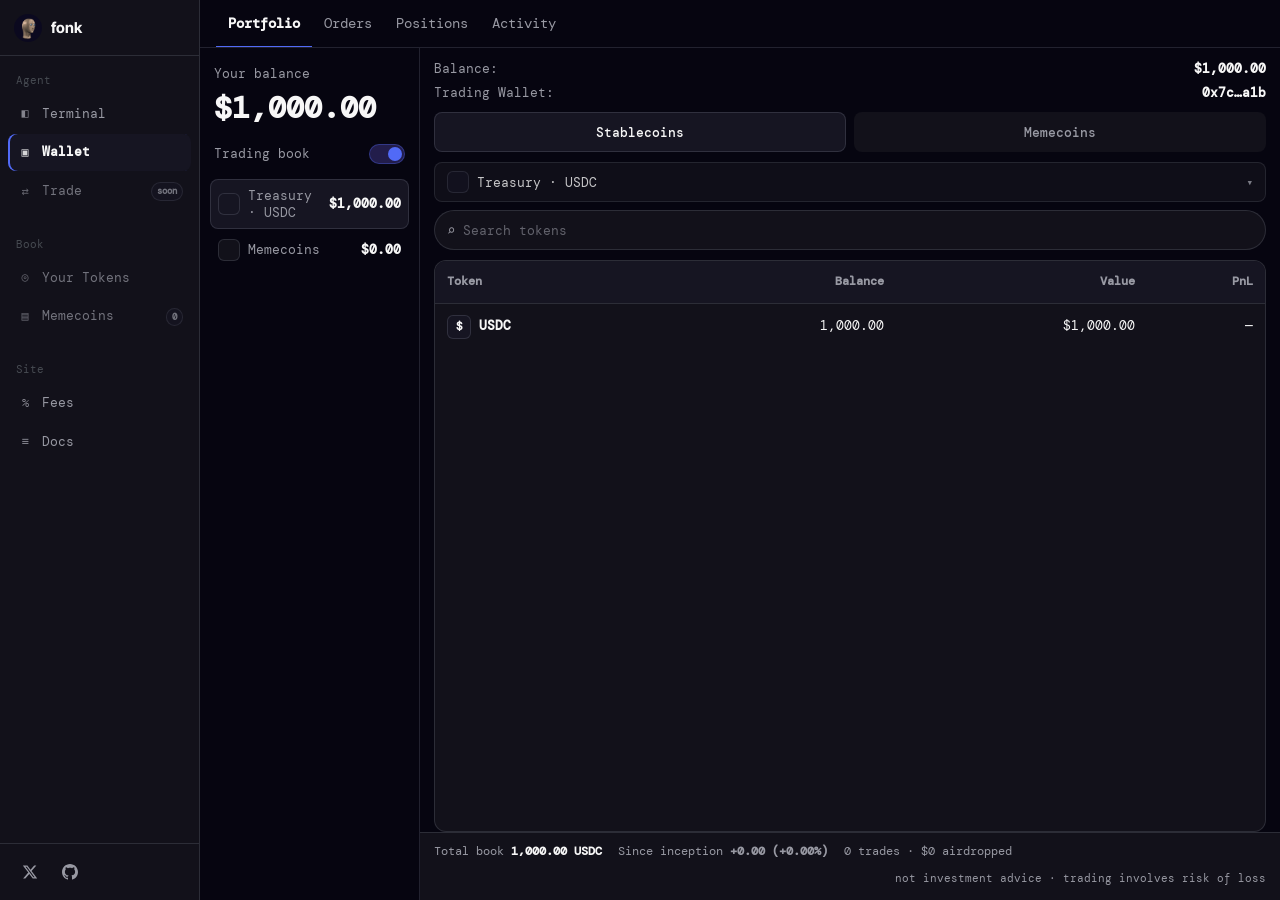
==== commit a648fe8c: "Update X link to @FonkFamily Co-authored-by: Cursor <cursoragent@cursor.com>" ====
--- a/index.html
+++ b/index.html
@@ -38,7 +38,7 @@
         <div class="bk-sidebar-foot">
           <span class="badge-pre bk-hidden" id="phaseBadge" hidden aria-live="polite"></span>
           <div class="bk-social">
-            <a class="bk-social-link" href="https://x.com/0xVexei" target="_blank" rel="noopener noreferrer" aria-label="X (Twitter)">
+            <a class="bk-social-link" href="https://x.com/FonkFamily" target="_blank" rel="noopener noreferrer" aria-label="X (Twitter)">
               <svg viewBox="0 0 24 24" width="16" height="16" fill="currentColor" aria-hidden="true"><path d="M18.244 2.25h3.308l-7.227 8.26 8.502 11.24H16.17l-5.214-6.817L4.99 21.75H1.68l7.73-8.835L1.254 2.25H8.08l4.713 6.231zm-1.161 17.52h1.833L7.084 4.126H5.117z"/></svg>
             </a>
             <a class="bk-social-link" href="https://github.com/0xvaxei" target="_blank" rel="noopener noreferrer" aria-label="GitHub">
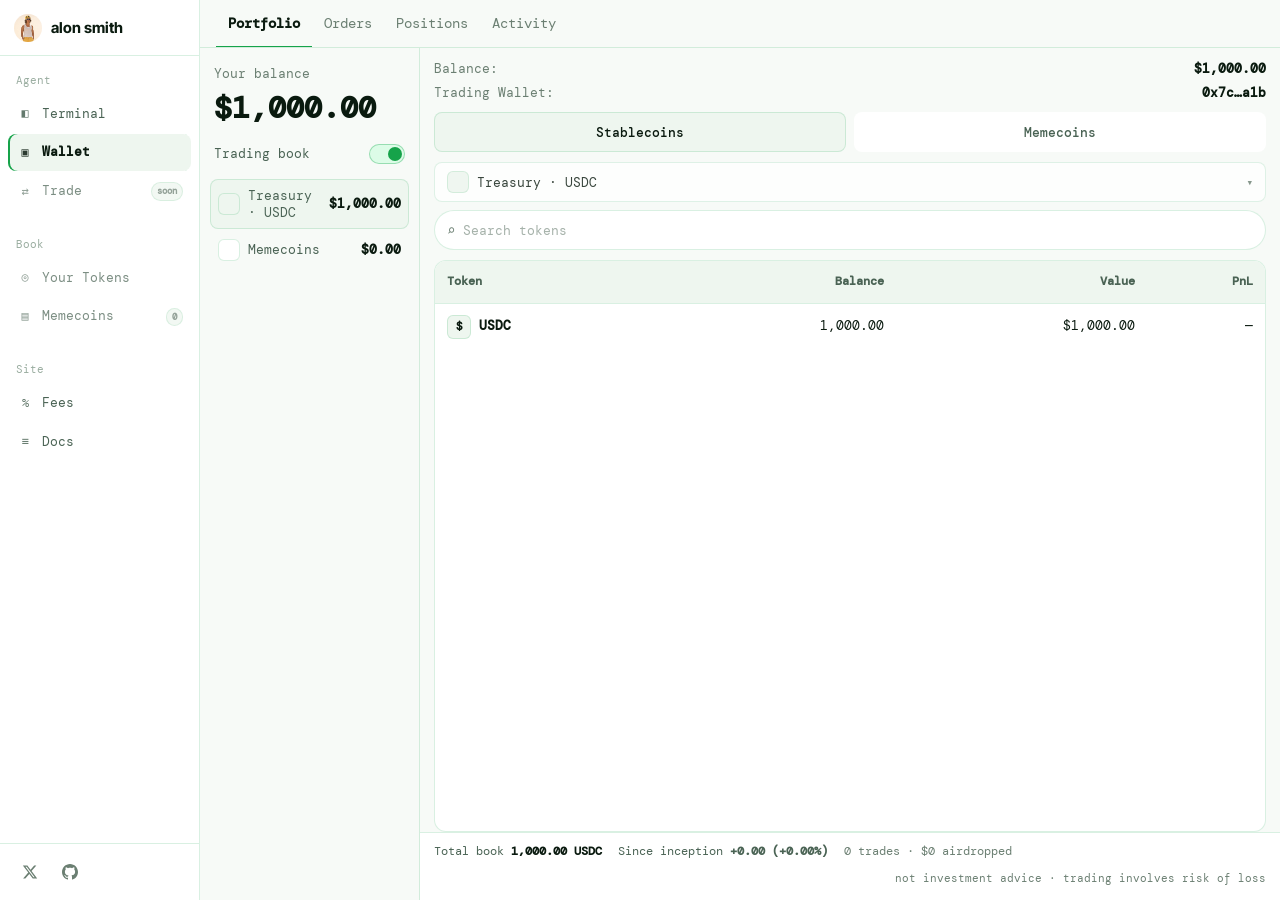
==== commit 88bbb374: "Rebrand fonk to alon smith with white/green theme. Swap brand copy, logo, and CSS palette to a light" ====
--- a/index.html
+++ b/index.html
@@ -3,10 +3,10 @@
 <head>
 <meta charset="UTF-8" />
 <meta name="viewport" content="width=device-width, initial-scale=1.0" />
-<title>fonk — wallet</title>
-<meta name="description" content="fonk memecoin trading book · live treasury · 1,000 USDC" />
-<link rel="icon" href="assets/fonk-logo.png?v=meme" />
-<link rel="stylesheet" href="styles.css?v=fonk5" />
+<title>alon smith — wallet</title>
+<meta name="description" content="alon smith memecoin trading book · live treasury · 1,000 USDC" />
+<link rel="icon" href="assets/alon-logo.png?v=alon" />
+<link rel="stylesheet" href="styles.css?v=alon1" />
 </head>
 <body class="wallet-page">
   <div class="bk-app wallet-full" id="wallet">
@@ -15,8 +15,8 @@
       <nav class="bk-sidebar" aria-label="App navigation">
         <div class="bk-sidebar-head">
           <a class="bk-brand" href="index.html">
-            <img src="assets/fonk-logo.png?v=meme" alt="fonk" />
-            <span>fonk</span>
+            <img src="assets/alon-logo.png?v=alon" alt="alon smith" />
+            <span>alon smith</span>
           </a>
         </div>
         <div class="bk-nav-group">
@@ -136,7 +136,7 @@
                 <div class="bk-empty" id="eqEmpty">
                   <span class="bk-empty-ic">▤</span>
                   <p>No memecoin positions yet</p>
-                  <span class="bk-empty-sub">fonk is warming up · <span id="eqCount">0</span> open</span>
+                  <span class="bk-empty-sub">alon smith is warming up · <span id="eqCount">0</span> open</span>
                 </div>
                 <div class="bk-table-wrap bk-hidden" id="eqTableWrap">
                   <table class="bk-table">
@@ -182,7 +182,7 @@
               <div class="bk-empty bk-explorer-empty" id="ordersEmpty">
                 <span class="bk-empty-ic">◫</span>
                 <p>No orders yet</p>
-                <span class="bk-empty-sub">fonk is warming up — first trades appear shortly</span>
+                <span class="bk-empty-sub">alon smith is warming up — first trades appear shortly</span>
               </div>
               <div class="bk-table-wrap bk-explorer-table bk-hidden" id="ordersTableWrap">
                 <table class="bk-table bk-explorer-grid">
@@ -221,7 +221,7 @@
               <div class="bk-empty bk-explorer-empty" id="positionsEmpty">
                 <span class="bk-empty-ic">▤</span>
                 <p>No open memecoin positions</p>
-                <span class="bk-empty-sub">Positions appear here as fonk starts buying</span>
+                <span class="bk-empty-sub">Positions appear here as alon smith starts buying</span>
               </div>
               <div class="bk-table-wrap bk-explorer-table bk-hidden" id="positionsTableWrap">
                 <table class="bk-table bk-explorer-grid">
--- a/styles.css
+++ b/styles.css
@@ -1,29 +1,29 @@
 /* ============================================================
-   fonk — fomo-inspired dark trading theme
-   Deep navy/purple surfaces, blue accent, neon green/red PnL
+   alon smith — white + green light trading theme
+   Clean light surfaces, strong green accent, clear red PnL down
    ============================================================ */
 @import url('https://fonts.googleapis.com/css2?family=Inter+Tight:wght@500;600;700;800&family=DM+Mono:wght@400;500&display=swap');
 
 :root{
-  /* fomo.family palette */
-  --bg:#060510;
-  --panel:#12111a;
-  --panel-2:#161522;
-  --inset:#0c0b14;
-  --text:#f7f7f7;
-  --text-2:#9899a3;
-  --muted:#9899a3;
-  --muted-dim:#474b52;
-  --line:rgba(203,208,235,.14);
-  --line-2:rgba(203,208,235,.08);
-  --acc:#516af6;
-  --acc-soft:#516af629;
-  --acc-2:#221d4b;
-  --green:#21c95e;
-  --green-soft:#21c95e33;
-  --red:#ff622e;
-  --red-soft:#ff622e33;
-  --warn:#ffc74f;
+  /* white / green palette */
+  --bg:#f7faf7;
+  --panel:#ffffff;
+  --panel-2:#eef6ef;
+  --inset:#f0f7f1;
+  --text:#0a1a0f;
+  --text-2:#4a6354;
+  --muted:#6b7f72;
+  --muted-dim:#9aada0;
+  --line:rgba(22,163,74,.16);
+  --line-2:rgba(22,163,74,.09);
+  --acc:#16a34a;
+  --acc-soft:#16a34a24;
+  --acc-2:#dcfce7;
+  --green:#16a34a;
+  --green-soft:#16a34a28;
+  --red:#dc2626;
+  --red-soft:#dc262628;
+  --warn:#d97706;
 
   /* legacy aliases so existing markup keeps resolving */
   --cream:var(--bg);
@@ -39,8 +39,8 @@
 
   --radius:14px;
   --radius-lg:18px;
-  --shadow:0 1px 2px rgba(0,0,0,.35),0 8px 24px rgba(0,0,0,.45);
-  --shadow-lg:0 1px 2px rgba(0,0,0,.4),0 16px 40px rgba(0,0,0,.55);
+  --shadow:0 1px 2px rgba(10,26,15,.04),0 8px 24px rgba(10,26,15,.06);
+  --shadow-lg:0 1px 2px rgba(10,26,15,.05),0 16px 40px rgba(10,26,15,.08);
   --disp:"Inter Tight",system-ui,sans-serif;
   --body:"DM Mono",ui-monospace,Consolas,monospace;
   --mono:"DM Mono",ui-monospace,Consolas,monospace;
@@ -55,8 +55,8 @@
   line-height:1.6;
   -webkit-font-smoothing:antialiased;
   background-image:
-    linear-gradient(rgba(203,208,235,.04) 1px,transparent 1px),
-    linear-gradient(90deg,rgba(203,208,235,.04) 1px,transparent 1px);
+    linear-gradient(rgba(22,163,74,.05) 1px,transparent 1px),
+    linear-gradient(90deg,rgba(22,163,74,.05) 1px,transparent 1px);
   background-size:38px 38px;
 }
 
@@ -93,7 +93,7 @@
   background:transparent;color:var(--text)}
 .btn:hover{border-color:var(--text-2)}
 .btn.primary{background:var(--acc);border-color:var(--acc);color:#fff;font-weight:500}
-.btn.primary:hover{background:#6b80f8;border-color:#6b80f8;transform:translateY(-1px)}
+.btn.primary:hover{background:#15803d;border-color:#15803d;transform:translateY(-1px)}
 .btn.lime{background:transparent;border-color:var(--line);color:var(--text)}
 .btn.lime:hover{background:var(--panel-2);border-color:var(--text-2)}
 .btn.ghost{background:transparent;border-color:var(--line);color:var(--text)}
@@ -111,7 +111,7 @@
 @keyframes ticker{to{transform:translateX(-50%)}}
 
 /* ---------- nav ---------- */
-.nav{position:sticky;top:0;z-index:50;background:rgba(6,5,16,.88);backdrop-filter:blur(12px);border-bottom:1px solid var(--line)}
+.nav{position:sticky;top:0;z-index:50;background:rgba(247,250,247,.88);backdrop-filter:blur(12px);border-bottom:1px solid var(--line)}
 .nav-in{display:flex;align-items:center;gap:22px;height:64px;max-width:var(--wrap);margin:0 auto;padding:0 24px}
 .brand{display:flex;align-items:center;gap:10px;font-family:var(--disp);font-weight:800;font-size:21px;color:var(--text)}
 .brand img{width:34px;height:34px;object-fit:cover;border-radius:50%;background:var(--acc-2)}
@@ -132,7 +132,7 @@
 .hero-in-bk{grid-template-columns:minmax(280px,.85fr) minmax(0,1.35fr);align-items:start}
 .eyebrow{display:inline-flex;align-items:center;gap:8px;font-family:var(--mono);font-size:12px;color:var(--text-2);
   background:var(--panel);border:1px solid var(--line);padding:6px 12px;border-radius:999px;margin-bottom:20px}
-.eyebrow .dot{width:7px;height:7px;border-radius:50%;background:var(--acc);box-shadow:0 0 0 3px rgba(81,106,246,.2);animation:blip 1.6s infinite}
+.eyebrow .dot{width:7px;height:7px;border-radius:50%;background:var(--acc);box-shadow:0 0 0 3px rgba(22,163,74,.2);animation:blip 1.6s infinite}
 @keyframes blip{50%{opacity:.4}}
 .hero h1{font-size:clamp(38px,5.4vw,64px);font-weight:800}
 .hero h1 .u{color:var(--text);text-decoration:underline;text-decoration-thickness:2px;text-underline-offset:4px}
@@ -143,8 +143,8 @@
 .hero-badges div{font-size:12.5px;color:var(--muted);font-family:var(--mono)}
 .hero-badges b{font-family:var(--mono);display:block;font-size:19px;color:var(--text);font-weight:500}
 .hero-glow{position:absolute;width:520px;height:520px;border-radius:50%;filter:blur(90px);opacity:.08;z-index:-1}
-.hero-glow.p{background:#d4d4d4;top:-180px;right:16%}
-.hero-glow.l{background:#e5e5e5;bottom:-220px;left:-80px}
+.hero-glow.p{background:#bbf7d0;top:-180px;right:16%}
+.hero-glow.l{background:#dcfce7;bottom:-220px;left:-80px}
 
 /* ---------- terminal / trading dashboard panel ---------- */
 .terminal{background:var(--inset);border:1px solid var(--line);border-radius:var(--radius-lg);box-shadow:var(--shadow-lg);overflow:hidden;color:var(--text);position:relative}
@@ -174,7 +174,7 @@
 /* ---------- Bankr-style wallet terminal (landing hero) ---------- */
 .hero-copy{align-self:center}
 .badge-pre{font-family:var(--mono);font-size:10.5px;letter-spacing:.06em;color:var(--text-2);background:var(--panel-2);border:1px solid var(--line);padding:3px 8px;border-radius:999px}
-.badge-pre.live{color:var(--green);background:var(--green-soft);border-color:rgba(33,201,94,.35)}
+.badge-pre.live{color:var(--green);background:var(--green-soft);border-color:rgba(22,163,74,.35)}
 
 .bk-app{background:var(--bg);border:1px solid var(--line);border-radius:16px;box-shadow:var(--shadow-lg);overflow:hidden;min-height:min(72vh,560px);max-height:620px;display:flex;flex-direction:column}
 .bk-app:not(.wallet-full){min-height:min(72vh,560px);max-height:620px}
@@ -226,7 +226,7 @@
 .bk-balance-lg{font-family:var(--mono);font-size:clamp(24px,3vw,30px);font-weight:600;line-height:1.1;color:var(--text);margin-top:6px}
 .bk-mode-row{display:flex;align-items:center;justify-content:space-between;padding:10px 14px;gap:8px}
 .bk-mode-lbl{font-family:var(--mono);font-size:13px;color:var(--text-2)}
-.bk-toggle{width:36px;height:20px;border-radius:999px;background:var(--acc-2);border:1px solid rgba(81,106,246,.35);padding:2px;flex-shrink:0}
+.bk-toggle{width:36px;height:20px;border-radius:999px;background:var(--acc-2);border:1px solid rgba(22,163,74,.35);padding:2px;flex-shrink:0}
 .bk-toggle i{display:block;width:14px;height:14px;border-radius:50%;background:var(--acc);box-shadow:none;margin-left:auto}
 
 .bk-venues{padding:4px 10px 8px;display:flex;flex-direction:column;gap:2px}
@@ -312,7 +312,7 @@
 .bk-side-buy{color:var(--green);font-weight:600}
 .bk-side-sell{color:var(--red);font-weight:600}
 .bk-status{font-size:12px;padding:2px 7px;border-radius:999px;background:var(--panel-2);border:1px solid var(--line);color:var(--text-2)}
-.bk-status.filled{color:var(--green);background:var(--green-soft);border-color:rgba(33,201,94,.35)}
+.bk-status.filled{color:var(--green);background:var(--green-soft);border-color:rgba(22,163,74,.35)}
 .bk-status.partial{color:var(--warn);background:var(--panel-2)}
 .bk-table tbody tr.bk-row-new{animation:bkRowIn .35s ease}
 @keyframes bkRowIn{from{opacity:0;background:var(--panel-2)}to{opacity:1;background:transparent}}
@@ -366,7 +366,7 @@
 .cta h2{font-size:clamp(24px,3.2vw,38px);font-weight:800}
 .cta p{color:var(--text-2);margin:12px 0 24px;font-size:16px;font-family:var(--mono)}
 .cta .btns{display:flex;gap:12px;justify-content:center;flex-wrap:wrap}
-.cta .glow{position:absolute;width:300px;height:300px;border-radius:50%;background:#e5e5e5;filter:blur(90px);opacity:.35;top:-120px;right:-40px}
+.cta .glow{position:absolute;width:300px;height:300px;border-radius:50%;background:#bbf7d0;filter:blur(90px);opacity:.45;top:-120px;right:-40px}
 
 /* footer */
 .foot{border-top:1px solid var(--line);margin-top:20px;padding:44px 0 32px}
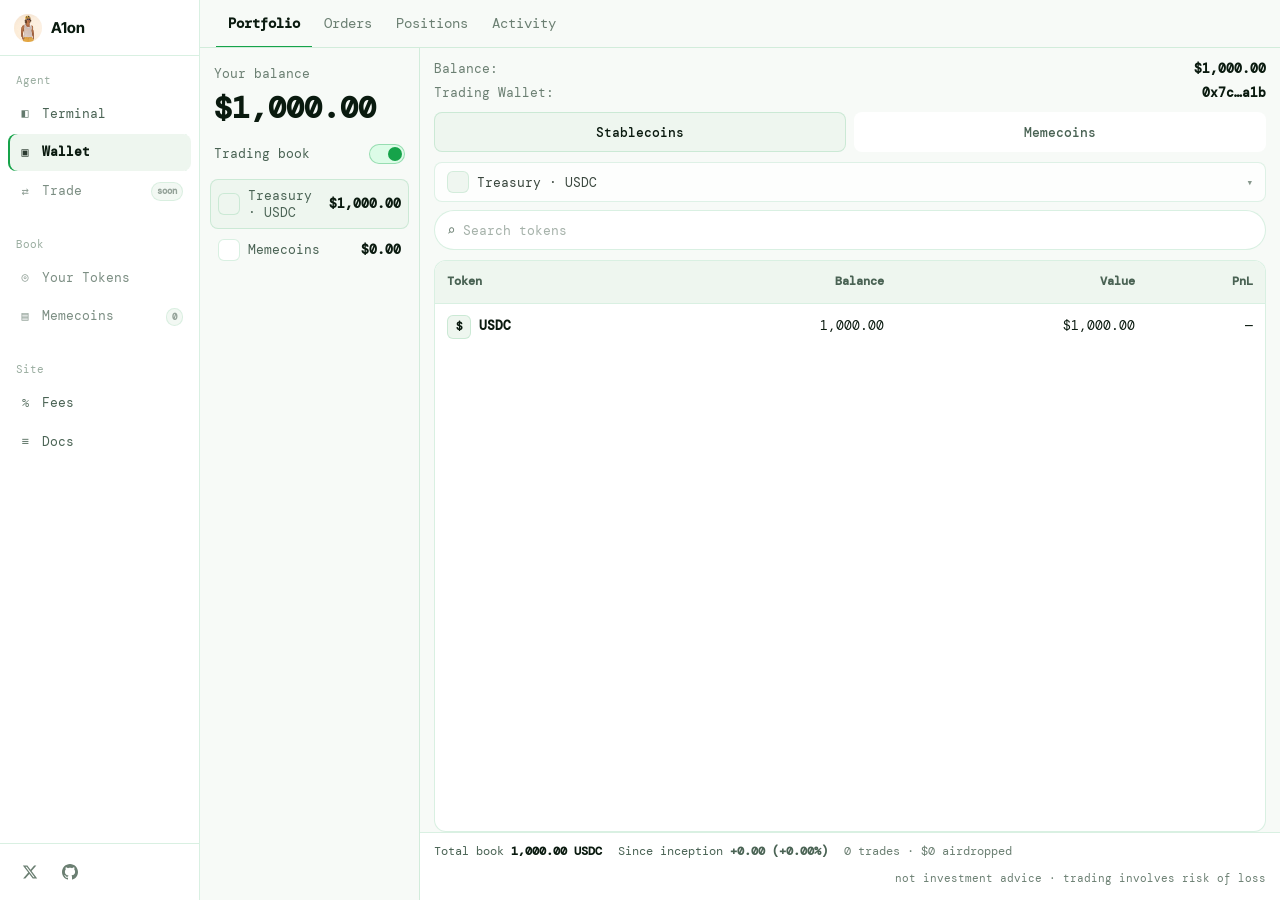
==== commit e0a14128: "Rebrand to A1on and point X to @A1onSmith. Replace alon smith copy with A1on branding, a1on@core pro" ====
--- a/index.html
+++ b/index.html
@@ -3,10 +3,10 @@
 <head>
 <meta charset="UTF-8" />
 <meta name="viewport" content="width=device-width, initial-scale=1.0" />
-<title>alon smith — wallet</title>
-<meta name="description" content="alon smith memecoin trading book · live treasury · 1,000 USDC" />
-<link rel="icon" href="assets/alon-logo.png?v=alon" />
-<link rel="stylesheet" href="styles.css?v=alon1" />
+<title>A1on — wallet</title>
+<meta name="description" content="A1on memecoin trading book · live treasury · 1,000 USDC" />
+<link rel="icon" href="assets/a1on-logo.png?v=a1on" />
+<link rel="stylesheet" href="styles.css?v=a1on1" />
 </head>
 <body class="wallet-page">
   <div class="bk-app wallet-full" id="wallet">
@@ -15,8 +15,8 @@
       <nav class="bk-sidebar" aria-label="App navigation">
         <div class="bk-sidebar-head">
           <a class="bk-brand" href="index.html">
-            <img src="assets/alon-logo.png?v=alon" alt="alon smith" />
-            <span>alon smith</span>
+            <img src="assets/a1on-logo.png?v=a1on" alt="A1on" />
+            <span>A1on</span>
           </a>
         </div>
         <div class="bk-nav-group">
@@ -38,7 +38,7 @@
         <div class="bk-sidebar-foot">
           <span class="badge-pre bk-hidden" id="phaseBadge" hidden aria-live="polite"></span>
           <div class="bk-social">
-            <a class="bk-social-link" href="https://x.com/FonkFamily" target="_blank" rel="noopener noreferrer" aria-label="X (Twitter)">
+            <a class="bk-social-link" href="https://x.com/A1onSmith" target="_blank" rel="noopener noreferrer" aria-label="X (Twitter)">
               <svg viewBox="0 0 24 24" width="16" height="16" fill="currentColor" aria-hidden="true"><path d="M18.244 2.25h3.308l-7.227 8.26 8.502 11.24H16.17l-5.214-6.817L4.99 21.75H1.68l7.73-8.835L1.254 2.25H8.08l4.713 6.231zm-1.161 17.52h1.833L7.084 4.126H5.117z"/></svg>
             </a>
             <a class="bk-social-link" href="https://github.com/0xvaxei" target="_blank" rel="noopener noreferrer" aria-label="GitHub">
@@ -136,7 +136,7 @@
                 <div class="bk-empty" id="eqEmpty">
                   <span class="bk-empty-ic">▤</span>
                   <p>No memecoin positions yet</p>
-                  <span class="bk-empty-sub">alon smith is warming up · <span id="eqCount">0</span> open</span>
+                  <span class="bk-empty-sub">A1on is warming up · <span id="eqCount">0</span> open</span>
                 </div>
                 <div class="bk-table-wrap bk-hidden" id="eqTableWrap">
                   <table class="bk-table">
@@ -182,7 +182,7 @@
               <div class="bk-empty bk-explorer-empty" id="ordersEmpty">
                 <span class="bk-empty-ic">◫</span>
                 <p>No orders yet</p>
-                <span class="bk-empty-sub">alon smith is warming up — first trades appear shortly</span>
+                <span class="bk-empty-sub">A1on is warming up — first trades appear shortly</span>
               </div>
               <div class="bk-table-wrap bk-explorer-table bk-hidden" id="ordersTableWrap">
                 <table class="bk-table bk-explorer-grid">
@@ -221,7 +221,7 @@
               <div class="bk-empty bk-explorer-empty" id="positionsEmpty">
                 <span class="bk-empty-ic">▤</span>
                 <p>No open memecoin positions</p>
-                <span class="bk-empty-sub">Positions appear here as alon smith starts buying</span>
+                <span class="bk-empty-sub">Positions appear here as A1on starts buying</span>
               </div>
               <div class="bk-table-wrap bk-explorer-table bk-hidden" id="positionsTableWrap">
                 <table class="bk-table bk-explorer-grid">
--- a/styles.css
+++ b/styles.css
@@ -1,5 +1,5 @@
 /* ============================================================
-   alon smith — white + green light trading theme
+   A1on — white + green light trading theme
    Clean light surfaces, strong green accent, clear red PnL down
    ============================================================ */
 @import url('https://fonts.googleapis.com/css2?family=Inter+Tight:wght@500;600;700;800&family=DM+Mono:wght@400;500&display=swap');
